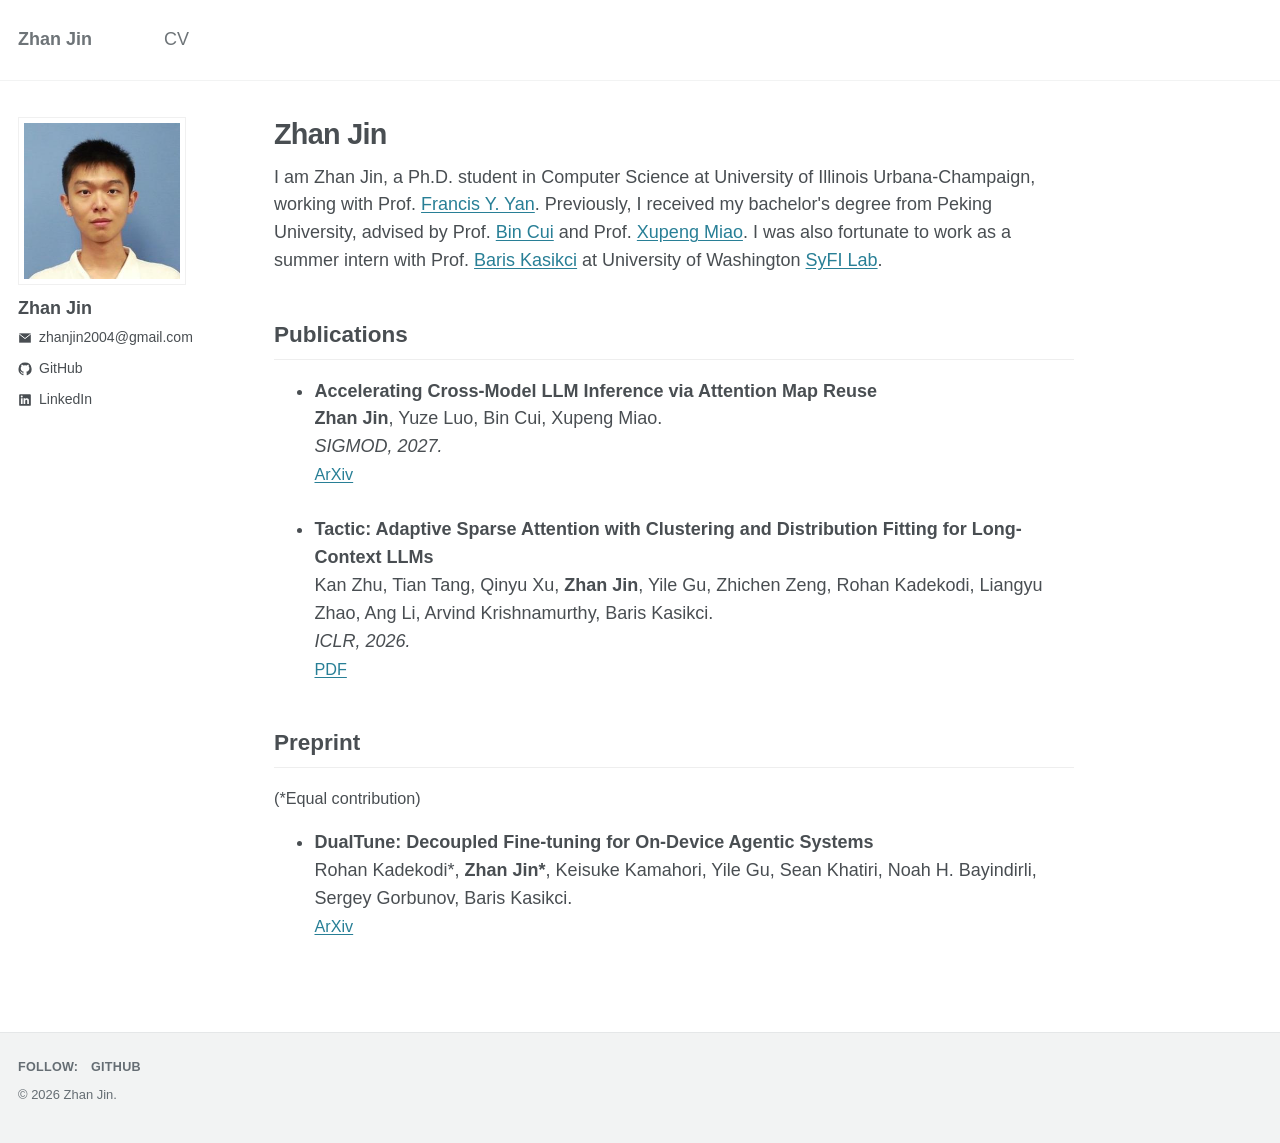
==== index.html @ e935c43b "add mapflow arxiv link" ====
<!doctype html>
<html lang="en">
<head>
  <meta charset="utf-8">
  <meta name="viewport" content="width=device-width, initial-scale=1">
  <meta name="description" content="Zhan Jin — personal homepage, research, and publications.">
  <title>Zhan Jin — Personal Homepage</title>
  <!-- <link rel="icon" href="assets/favicon.svg" type="image/svg+xml"> -->
  <link rel="stylesheet" href="assets/style.css">
</head>
<body>
  <a class="skip-link" href="#main">Skip to content</a>
  <header class="masthead">
    <nav class="navigation" aria-label="Main navigation">
      <a class="site-name" href="./">Zhan Jin</a>
      <a href="files/CV.pdf">CV</a>
    </nav>
  </header>
  <div class="layout">
    <aside class="profile" aria-label="Personal information">
      <!-- Profile photo; its original aspect ratio is preserved by the stylesheet. -->
      <img class="avatar" src="assets/photo.jpg" alt="Zhan Jin">
      <div class="profile-body">
        <h2>Zhan Jin</h2>
        <ul class="contact-list">
          <li><svg aria-hidden="true" viewBox="0 0 24 24"><path d="M2 4h20v16H2z"/><path d="m2 5 10 8L22 5" fill="none" stroke="white" stroke-width="1.7"/></svg><span>zhanjin2004@gmail.com</span></li>
          <li><svg aria-hidden="true" viewBox="0 0 24 24"><path d="M12 .8a11.2 11.2 0 0 0-3.5 21.8c.6.1.8-.2.8-.5v-2.2c-3.3.7-4-1.4-4-1.4-.5-1.3-1.3-1.7-1.3-1.7-1.1-.8.1-.8.1-.8 1.2.1 1.9 1.3 1.9 1.3 1.1 1.9 2.8 1.3 3.4 1 .1-.8.4-1.3.7-1.6-2.6-.3-5.4-1.3-5.4-5.8 0-1.3.5-2.3 1.2-3.1-.1-.3-.5-1.5.1-3.1 0 0 1-.3 3.2 1.2a11 11 0 0 1 5.8 0c2.2-1.5 3.2-1.2 3.2-1.2.6 1.6.2 2.8.1 3.1.8.8 1.2 1.8 1.2 3.1 0 4.5-2.8 5.5-5.4 5.8.4.4.8 1.1.8 2.2v3.2c0 .3.2.6.8.5A11.2 11.2 0 0 0 12 .8Z"/></svg><a href="https://github.com/JustinJin04">GitHub</a></li>
          <li><svg aria-hidden="true" viewBox="0 0 24 24"><path d="M20.45 2H3.55C2.69 2 2 2.68 2 3.52v16.96c0 .84.69 1.52 1.55 1.52h16.9c.86 0 1.55-.68 1.55-1.52V3.52c0-.84-.69-1.52-1.55-1.52ZM7.93 18.75H4.98V9.2h2.95v9.55ZM6.45 7.9a1.71 1.71 0 1 1 0-3.42 1.71 1.71 0 0 1 0 3.42Zm12.3 10.85H15.8V14.1c0-1.11-.02-2.54-1.55-2.54-1.55 0-1.79 1.21-1.79 2.46v4.73H9.51V9.2h2.83v1.31h.04c.39-.74 1.36-1.52 2.79-1.52 2.98 0 3.53 1.96 3.53 4.5v5.26Z"/></svg><a href="https://www.linkedin.com/in/zhan-jin-813545355/" target="_blank" rel="noopener">LinkedIn</a></li>
        </ul>
      </div>
    </aside>
    <main id="main" class="page-content">
      <h1>Zhan Jin</h1>
      <!-- Replace all bracketed text with your own information. -->
      <div class="introduction">
        <p>I am Zhan Jin, a Ph.D. student in Computer Science at University of Illinois Urbana-Champaign, working with Prof. <a href="https://fyy.cs.illinois.edu/" target="_blank" rel="noopener">Francis Y. Yan</a>. Previously, I received my bachelor's degree from Peking University, advised by Prof. <a href="https://cuibinpku.github.io/" target="_blank" rel="noopener">Bin Cui</a> and Prof. <a href="https://hsword.github.io/" target="_blank" rel="noopener">Xupeng Miao</a>. I was also fortunate to work as a summer intern with Prof. <a href="https://homes.cs.washington.edu/~baris/" target="_blank" rel="noopener">Baris Kasikci</a> at University of Washington <a href="https://syfi.cs.washington.edu/" target="_blank" rel="noopener">SyFI Lab</a>.</p>
      </div>
      <section aria-labelledby="publications">
        <h2 id="publications">Publications</h2>
        <!-- Replace resource labels with links only when the real files or URLs are available. -->
        <ul class="publication-list">
          <li><strong>Accelerating Cross-Model LLM Inference via Attention Map Reuse</strong><br><strong>Zhan Jin</strong>, Yuze Luo, Bin Cui, Xupeng Miao.<br><em>SIGMOD, 2027.</em><br><span class="resource-placeholder"><a href="https://arxiv.org/abs/2610.14688" target="_blank" rel="noopener">ArXiv</a></span></li>
          <li><strong>Tactic: Adaptive Sparse Attention with Clustering and Distribution Fitting for Long-Context LLMs</strong><br>Kan Zhu, Tian Tang, Qinyu Xu, <strong>Zhan Jin</strong>, Yile Gu, Zhichen Zeng, Rohan Kadekodi, Liangyu Zhao, Ang Li, Arvind Krishnamurthy, Baris Kasikci.<br><em>ICLR, 2026.</em><br><span class="resource-placeholder"><a href="https://openreview.net/pdf?id=tJod11fK1A" target="_blank" rel="noopener">PDF</a></span></li>
        </ul>
      </section>
      <section aria-labelledby="preprints">
        <h2 id="preprints">Preprint</h2>
        <p class="section-note">(*Equal contribution)</p>
        <ul class="publication-list">
          <li><strong>DualTune: Decoupled Fine-tuning for On-Device Agentic Systems</strong><br>Rohan Kadekodi*, <strong>Zhan Jin*</strong>, Keisuke Kamahori, Yile Gu, Sean Khatiri, Noah H. Bayindirli, Sergey Gorbunov, Baris Kasikci.<br><span class="resource-placeholder"><a href="https://arxiv.org/abs/2510.00229v1" target="_blank" rel="noopener">ArXiv</a></span></li>
        </ul>
      </section>
    </main>
  </div>
  <footer class="footer"><div class="footer-inner"><p class="footer-follow">FOLLOW: <a href="https://github.com/JustinJin04">GITHUB</a></p><p>© 2026 Zhan Jin. </p></div></footer>
</body>
</html>
---- assets/style.css ----
/* Academic homepage. Shared styling for the homepage and CV. */
:root { color-scheme: light; --text: #494e52; --muted: #656d73; --link: #287f96; --line: #eeeeee; --page-width: 1280px; }
* { box-sizing: border-box; }
html { font-size: 18px; scroll-behavior: smooth; scroll-padding-top: 1.5rem; }
body { margin: 0; background: #fff; color: var(--text); font-family: -apple-system, BlinkMacSystemFont, "Segoe UI", Arial, sans-serif; line-height: 1.55; overflow-wrap: break-word; }
a { color: var(--link); text-decoration: underline; text-underline-offset: 2px; }
a:hover { color: #17576a; }
a:focus-visible, button:focus-visible { outline: 3px solid #287f96; outline-offset: 5px; }
.skip-link { position: absolute; top: -100px; left: 1rem; z-index: 10; padding: .6rem 1rem; background: white; }
.skip-link:focus { top: .5rem; }
.masthead { border-bottom: 1px solid #f2f3f3; }
.navigation { display: flex; gap: 4rem; align-items: center; min-height: 80px; max-width: var(--page-width); margin: auto; padding: 1rem; }
.navigation a { color: #6e7478; text-decoration: none; }
.navigation a:hover { color: var(--text); }
.navigation .site-name { font-weight: 700; }
.layout { display: grid; grid-template-columns: 220px minmax(0, 800px); column-gap: 36px; max-width: var(--page-width); margin: 0 auto; padding: 36px 18px 64px; min-height: calc(100vh - 235px); }
.profile { font-size: .78rem; align-self: start; }
.avatar { display: block; width: 168px; height: auto; border: 1px solid #f0f0f0; padding: 5px; border-radius: 0; object-fit: contain; margin-bottom: 12px; }
.avatar-placeholder { aspect-ratio: 1; display: flex; align-items: center; justify-content: center; background: #edf1f3; background-clip: content-box; font-size: 2.7rem; font-weight: 500; letter-spacing: -.06em; color: #8a9ca7; user-select: none; }
.profile h2 { font-size: 1rem; margin: 0 0 7px; line-height: 1.3; }
.bio { margin: 0 0 20px; }
.contact-list { list-style: none; padding: 0; margin: 0; }
.contact-list li { display: flex; align-items: center; gap: 7px; margin-bottom: 9px; }
.contact-list svg { width: 14px; height: 14px; flex-shrink: 0; fill: currentColor; }
.contact-list a { color: var(--text); text-decoration: none; }
.contact-list a:hover { text-decoration: underline; }
.page-content { min-width: 0; }
h1 { font-size: 1.6rem; letter-spacing: -.025em; line-height: 1.2; margin: 0 0 12px; }
p { margin: 0 0 1.3rem; }
.page-content section { margin-top: 2.5rem; }
.page-content section h2 { font-size: 1.25rem; line-height: 1.35; margin: 0 0 1rem; padding-bottom: .45rem; border-bottom: 1px solid var(--line); }
.page-content ul { padding-left: 2.2rem; margin-top: 0; }
.news-list li { padding-left: .05rem; margin-bottom: .9rem; }
.section-note { font-size: .9rem; margin-bottom: 1rem; }
.publication-list li { padding-left: .05rem; margin-bottom: 1.5rem; }
.resource-placeholder { color: var(--muted); font-size: .9rem; }
.footer { background: #f2f3f3; border-top: 1px solid #e5e7e8; color: #656d73; font-size: .72rem; }
.footer-inner { max-width: var(--page-width); margin: auto; padding: 25px 18px 30px; }
.footer p { margin: 0 0 8px; }
.footer a { color: inherit; }
.footer-follow { font-size: .7rem; font-weight: 700; letter-spacing: .02em; }
.footer-follow a { margin-left: 9px; text-decoration: none; }
.cv-note { color: var(--muted); font-size: .9rem; }
.print-button { font: inherit; font-size: .85rem; color: var(--text); background: #f2f3f3; border: 1px solid #d7dce0; border-radius: 3px; padding: .45rem .8rem; cursor: pointer; }
.print-button:hover { background: #e5eaed; }
@media (max-width: 900px) {
  .layout { grid-template-columns: 180px minmax(0, 1fr); column-gap: 28px; }
  .avatar { width: 145px; height: auto; }
}
@media (max-width: 680px) {
  html { font-size: 16px; }
  .navigation { min-height: 65px; gap: 2.5rem; padding: 1rem 20px; }
  .layout { display: block; padding: 25px 20px 45px; }
  .profile { display: flex; align-items: center; gap: 20px; margin-bottom: 32px; font-size: .875rem; }
  .avatar { flex-shrink: 0; width: 96px; height: auto; margin: 0; }
  .avatar-placeholder { font-size: 2rem; }
  .profile-body { min-width: 0; }
  .bio { margin-bottom: 12px; }
  .contact-list li { margin-bottom: 5px; }
  h1 { font-size: 1.65rem; }
  .page-content section { margin-top: 2rem; }
  .page-content ul { padding-left: 1.4rem; }
  .footer-inner { padding: 24px 20px; }
}
@media (prefers-reduced-motion: reduce) { html { scroll-behavior: auto; } }
@media print {
  .masthead, .profile, .footer, .print-button, .skip-link { display: none; }
  .layout { display: block; max-width: none; padding: 0; }
  html { font-size: 11pt; }
  a { color: inherit; }
  .publication-list li { break-inside: avoid; }
}
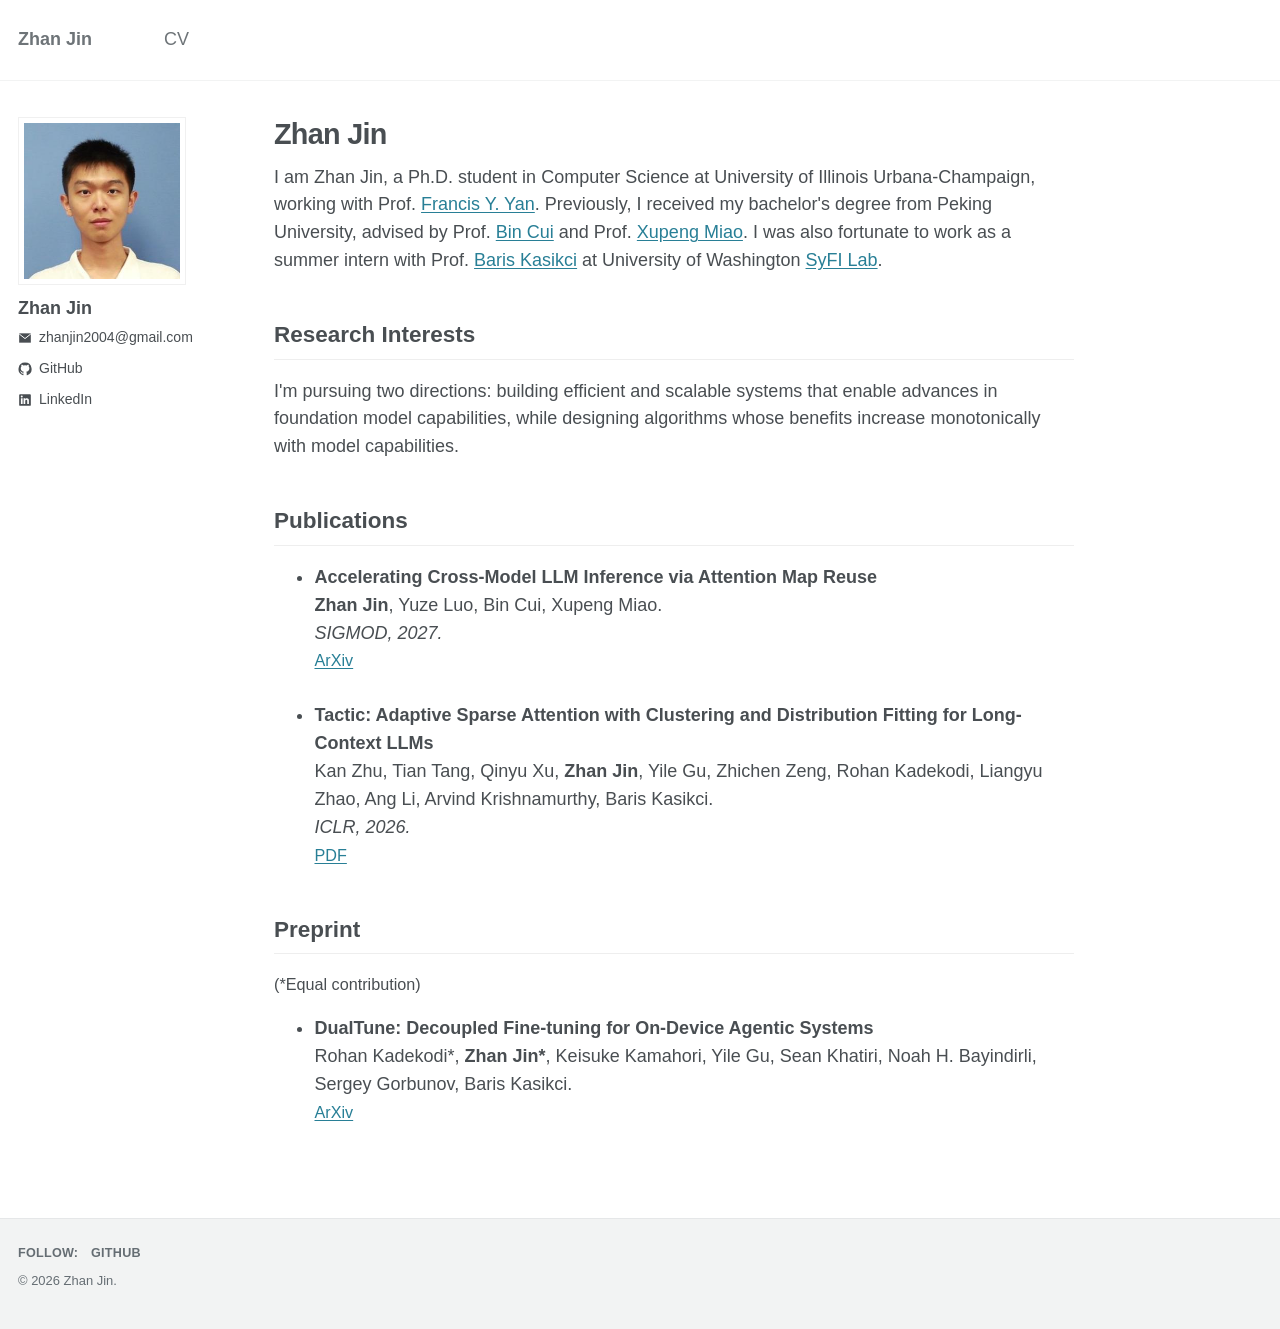
==== commit 3245301c: "add research interests" ====
--- a/index.html
+++ b/index.html
@@ -35,6 +35,10 @@
       <div class="introduction">
         <p>I am Zhan Jin, a Ph.D. student in Computer Science at University of Illinois Urbana-Champaign, working with Prof. <a href="https://fyy.cs.illinois.edu/" target="_blank" rel="noopener">Francis Y. Yan</a>. Previously, I received my bachelor's degree from Peking University, advised by Prof. <a href="https://cuibinpku.github.io/" target="_blank" rel="noopener">Bin Cui</a> and Prof. <a href="https://hsword.github.io/" target="_blank" rel="noopener">Xupeng Miao</a>. I was also fortunate to work as a summer intern with Prof. <a href="https://homes.cs.washington.edu/~baris/" target="_blank" rel="noopener">Baris Kasikci</a> at University of Washington <a href="https://syfi.cs.washington.edu/" target="_blank" rel="noopener">SyFI Lab</a>.</p>
       </div>
+      <section aria-labelledby="research-interests">
+        <h2 id="research-interests">Research Interests</h2>
+        <p>I'm pursuing two directions: building efficient and scalable systems that enable advances in foundation model capabilities, while designing algorithms whose benefits increase monotonically with model capabilities.</p>
+      </section>
       <section aria-labelledby="publications">
         <h2 id="publications">Publications</h2>
         <!-- Replace resource labels with links only when the real files or URLs are available. -->
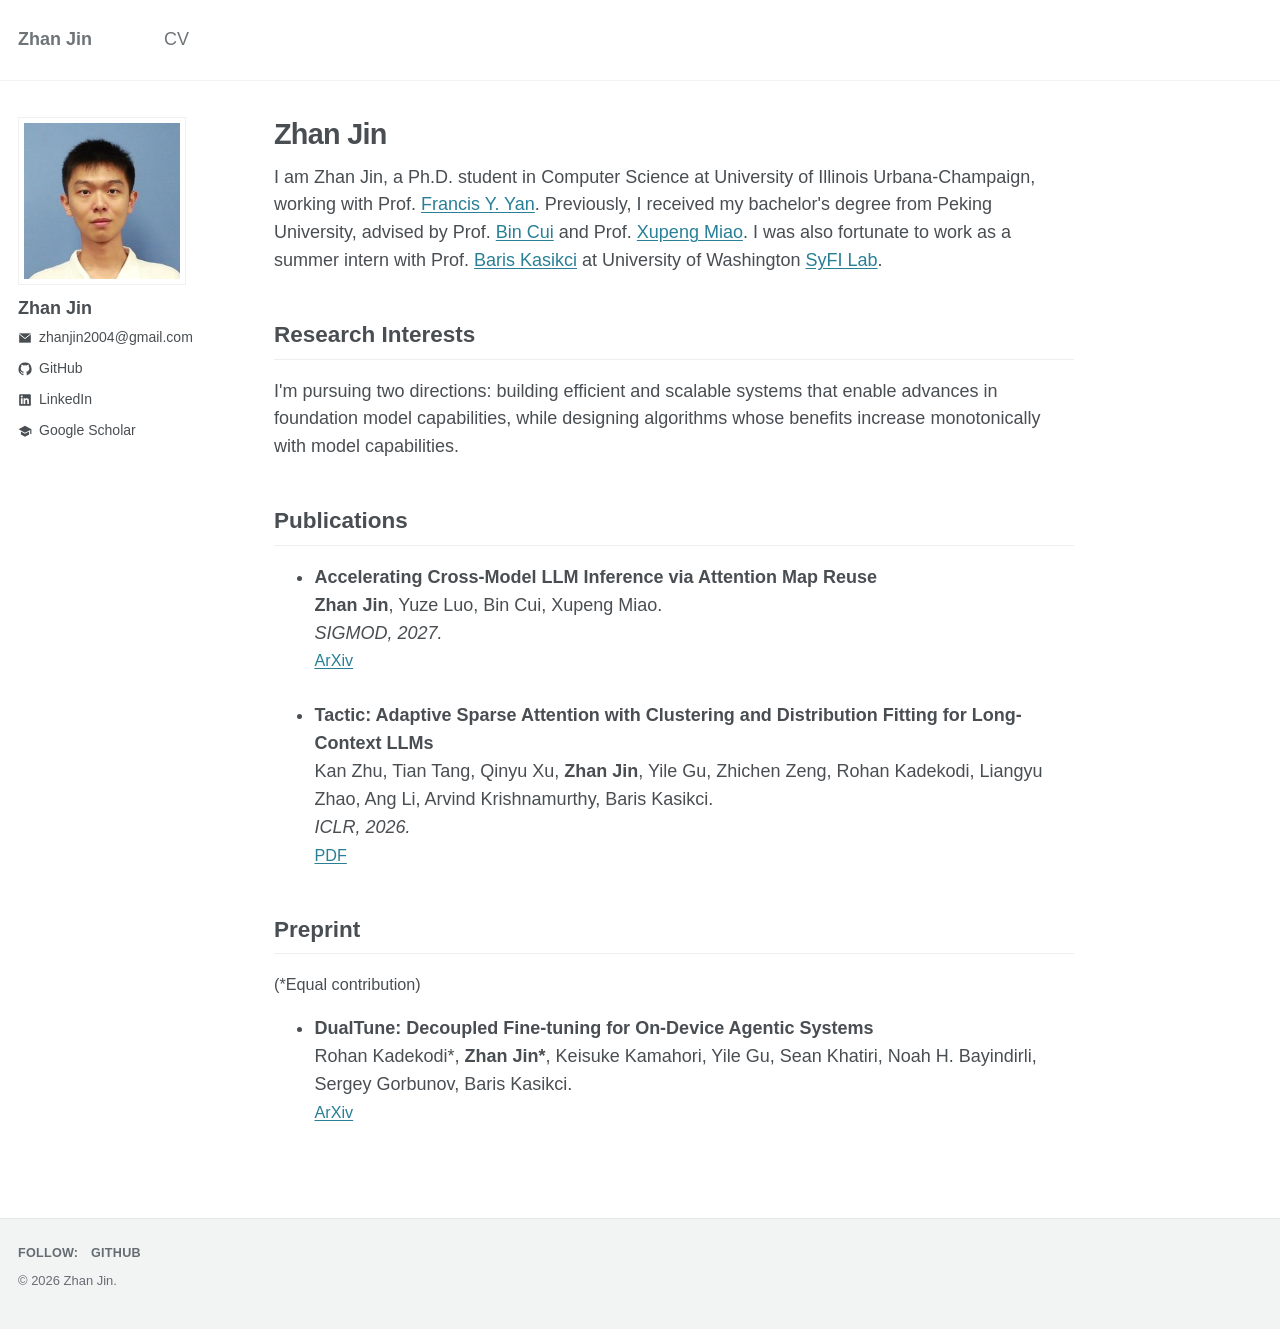
==== commit 75c32b7e: "add google scholar link" ====
--- a/index.html
+++ b/index.html
@@ -26,6 +26,7 @@
           <li><svg aria-hidden="true" viewBox="0 0 24 24"><path d="M2 4h20v16H2z"/><path d="m2 5 10 8L22 5" fill="none" stroke="white" stroke-width="1.7"/></svg><span>zhanjin2004@gmail.com</span></li>
           <li><svg aria-hidden="true" viewBox="0 0 24 24"><path d="M12 .8a11.2 11.2 0 0 0-3.5 21.8c.6.1.8-.2.8-.5v-2.2c-3.3.7-4-1.4-4-1.4-.5-1.3-1.3-1.7-1.3-1.7-1.1-.8.1-.8.1-.8 1.2.1 1.9 1.3 1.9 1.3 1.1 1.9 2.8 1.3 3.4 1 .1-.8.4-1.3.7-1.6-2.6-.3-5.4-1.3-5.4-5.8 0-1.3.5-2.3 1.2-3.1-.1-.3-.5-1.5.1-3.1 0 0 1-.3 3.2 1.2a11 11 0 0 1 5.8 0c2.2-1.5 3.2-1.2 3.2-1.2.6 1.6.2 2.8.1 3.1.8.8 1.2 1.8 1.2 3.1 0 4.5-2.8 5.5-5.4 5.8.4.4.8 1.1.8 2.2v3.2c0 .3.2.6.8.5A11.2 11.2 0 0 0 12 .8Z"/></svg><a href="https://github.com/JustinJin04">GitHub</a></li>
           <li><svg aria-hidden="true" viewBox="0 0 24 24"><path d="M20.45 2H3.55C2.69 2 2 2.68 2 3.52v16.96c0 .84.69 1.52 1.55 1.52h16.9c.86 0 1.55-.68 1.55-1.52V3.52c0-.84-.69-1.52-1.55-1.52ZM7.93 18.75H4.98V9.2h2.95v9.55ZM6.45 7.9a1.71 1.71 0 1 1 0-3.42 1.71 1.71 0 0 1 0 3.42Zm12.3 10.85H15.8V14.1c0-1.11-.02-2.54-1.55-2.54-1.55 0-1.79 1.21-1.79 2.46v4.73H9.51V9.2h2.83v1.31h.04c.39-.74 1.36-1.52 2.79-1.52 2.98 0 3.53 1.96 3.53 4.5v5.26Z"/></svg><a href="https://www.linkedin.com/in/zhan-jin-813545355/" target="_blank" rel="noopener">LinkedIn</a></li>
+          <li><svg aria-hidden="true" viewBox="0 0 24 24"><path d="M12 3 1 9l11 6 9-4.91V17h2V9L12 3ZM5 13v5l7 4 7-4v-5l-7 3.82L5 13Z"/></svg><a href="https://scholar.google.com/citations?hl=en&amp;user=UAYtWCoAAAAJ" target="_blank" rel="noopener">Google Scholar</a></li>
         </ul>
       </div>
     </aside>
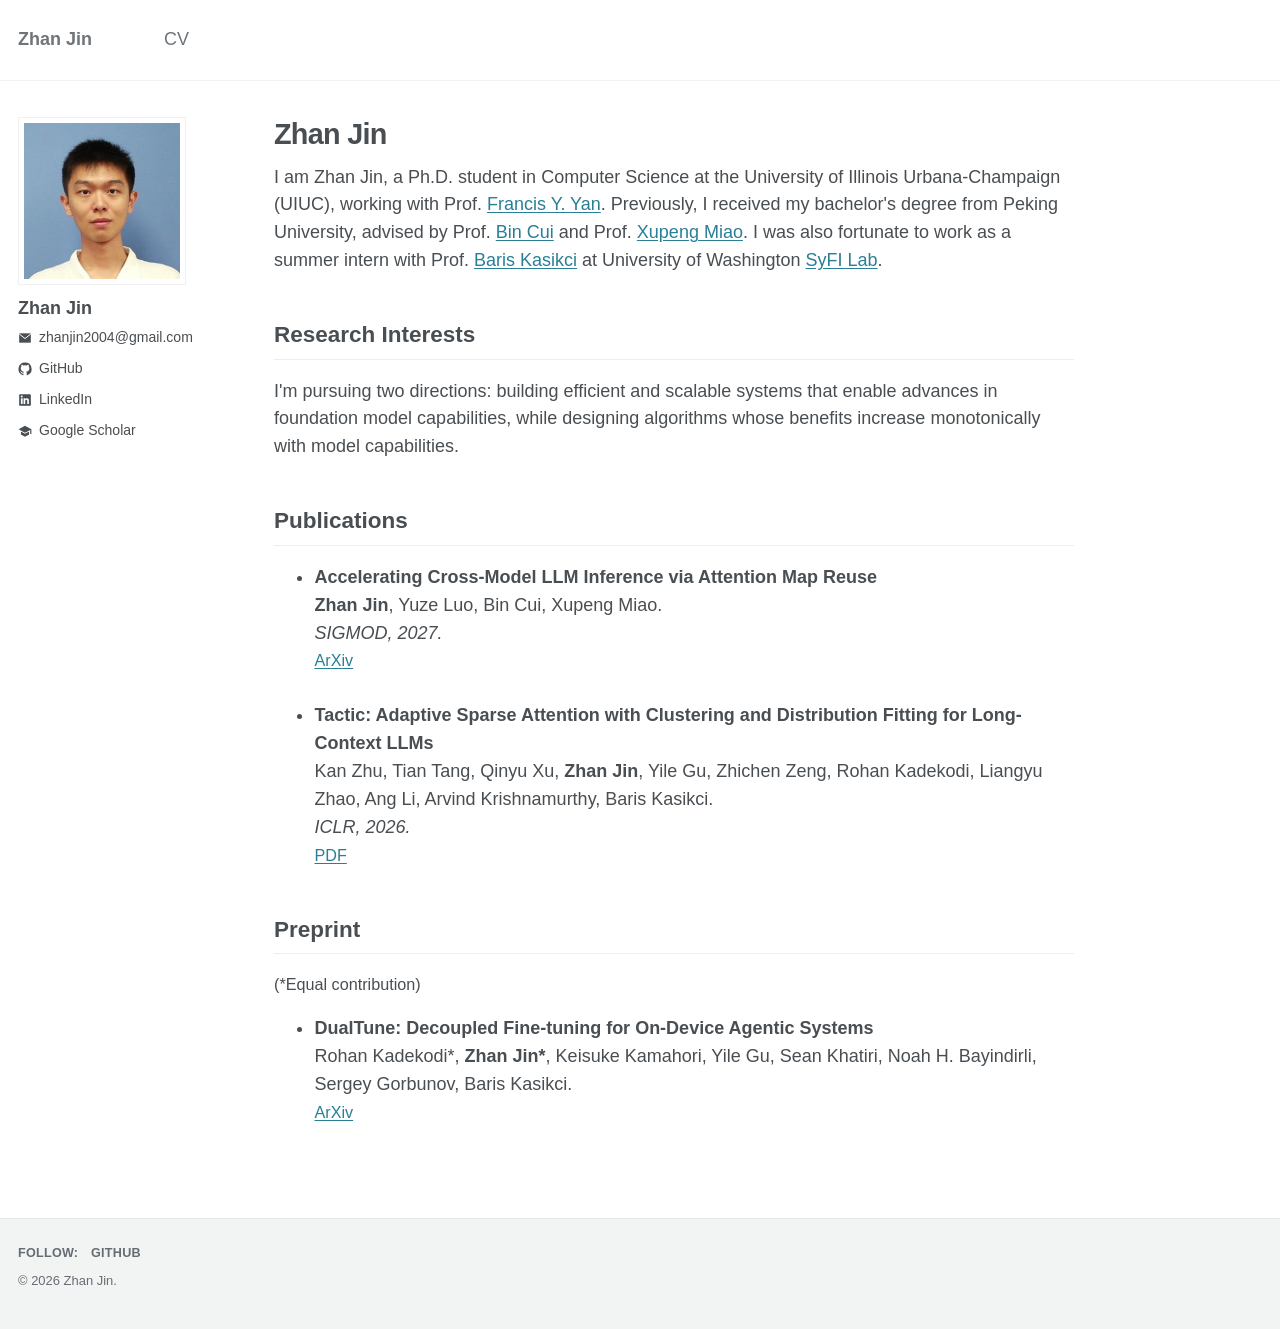
==== commit 68e85609: "Improve homepage search metadata and add Google verification" ====
--- a/index.html
+++ b/index.html
@@ -3,8 +3,8 @@
 <head>
   <meta charset="utf-8">
   <meta name="viewport" content="width=device-width, initial-scale=1">
-  <meta name="description" content="Zhan Jin — personal homepage, research, and publications.">
-  <title>Zhan Jin — Personal Homepage</title>
+  <meta name="description" content="Zhan Jin is a Computer Science Ph.D. student at the University of Illinois Urbana-Champaign (UIUC), researching efficient and scalable systems for foundation models.">
+  <title>Zhan Jin | Computer Science Ph.D. Student at UIUC</title>
   <!-- <link rel="icon" href="assets/favicon.svg" type="image/svg+xml"> -->
   <link rel="stylesheet" href="assets/style.css">
 </head>
@@ -34,7 +34,7 @@
       <h1>Zhan Jin</h1>
       <!-- Replace all bracketed text with your own information. -->
       <div class="introduction">
-        <p>I am Zhan Jin, a Ph.D. student in Computer Science at University of Illinois Urbana-Champaign, working with Prof. <a href="https://fyy.cs.illinois.edu/" target="_blank" rel="noopener">Francis Y. Yan</a>. Previously, I received my bachelor's degree from Peking University, advised by Prof. <a href="https://cuibinpku.github.io/" target="_blank" rel="noopener">Bin Cui</a> and Prof. <a href="https://hsword.github.io/" target="_blank" rel="noopener">Xupeng Miao</a>. I was also fortunate to work as a summer intern with Prof. <a href="https://homes.cs.washington.edu/~baris/" target="_blank" rel="noopener">Baris Kasikci</a> at University of Washington <a href="https://syfi.cs.washington.edu/" target="_blank" rel="noopener">SyFI Lab</a>.</p>
+        <p>I am Zhan Jin, a Ph.D. student in Computer Science at the University of Illinois Urbana-Champaign (UIUC), working with Prof. <a href="https://fyy.cs.illinois.edu/" target="_blank" rel="noopener">Francis Y. Yan</a>. Previously, I received my bachelor's degree from Peking University, advised by Prof. <a href="https://cuibinpku.github.io/" target="_blank" rel="noopener">Bin Cui</a> and Prof. <a href="https://hsword.github.io/" target="_blank" rel="noopener">Xupeng Miao</a>. I was also fortunate to work as a summer intern with Prof. <a href="https://homes.cs.washington.edu/~baris/" target="_blank" rel="noopener">Baris Kasikci</a> at University of Washington <a href="https://syfi.cs.washington.edu/" target="_blank" rel="noopener">SyFI Lab</a>.</p>
       </div>
       <section aria-labelledby="research-interests">
         <h2 id="research-interests">Research Interests</h2>
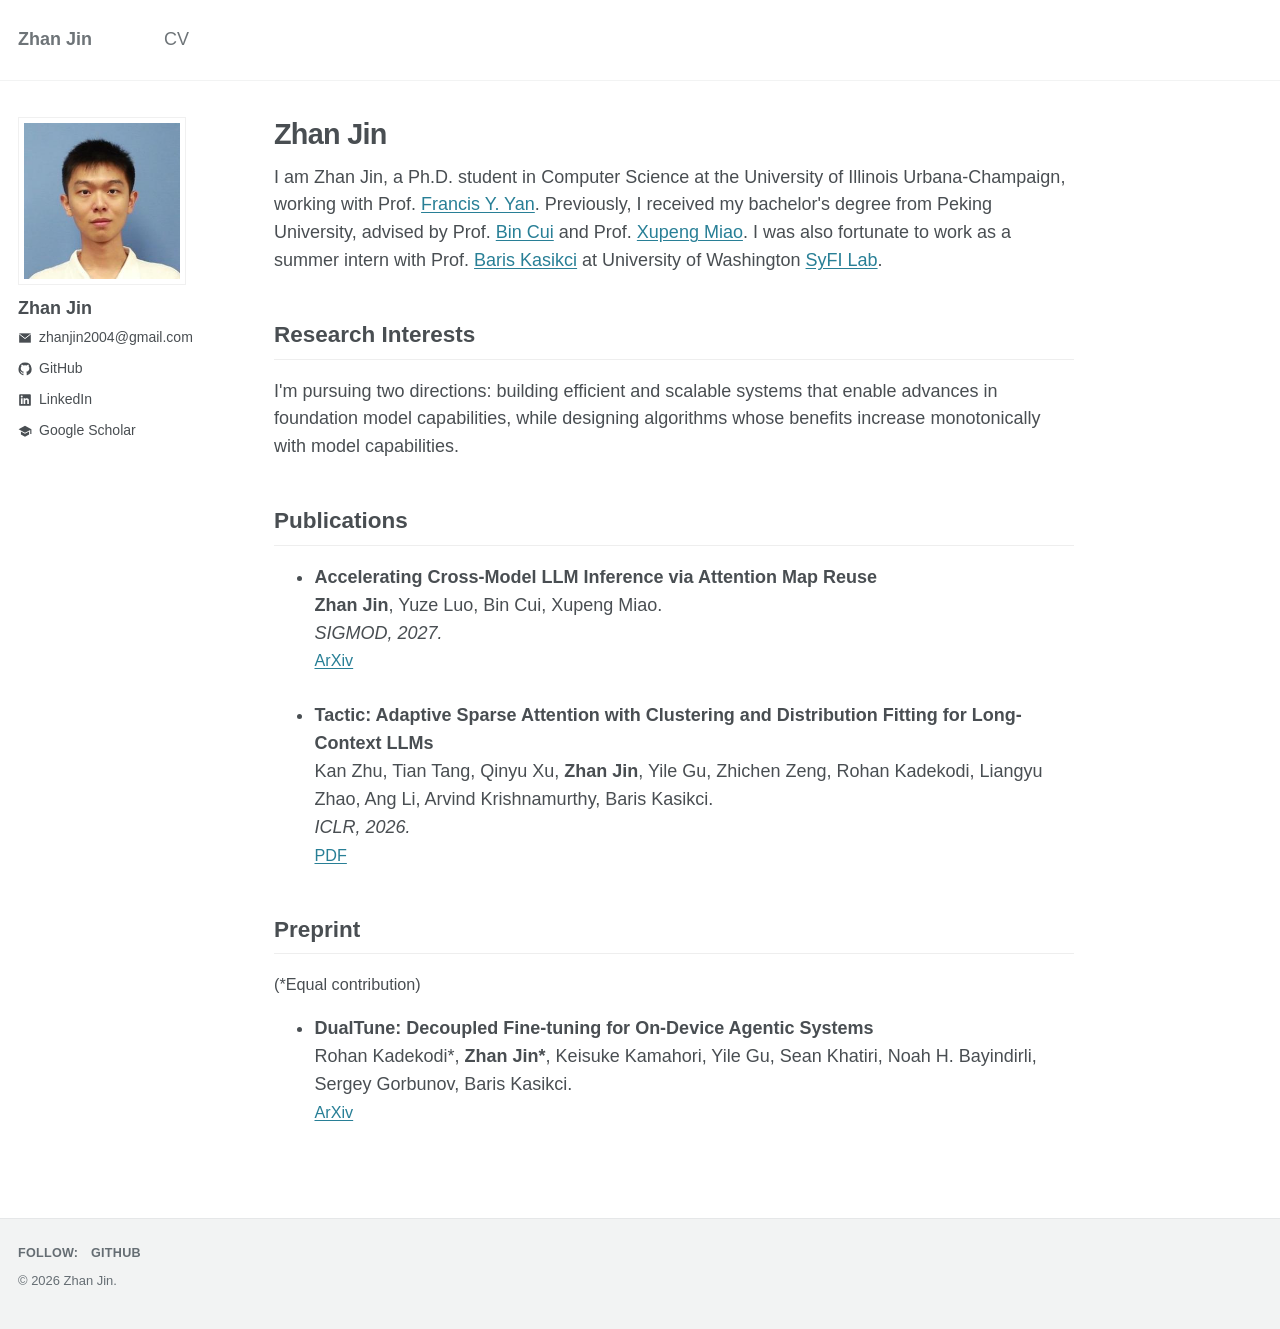
==== commit d6f85a5f: "remove uiuc in main context" ====
--- a/index.html
+++ b/index.html
@@ -34,7 +34,7 @@
       <h1>Zhan Jin</h1>
       <!-- Replace all bracketed text with your own information. -->
       <div class="introduction">
-        <p>I am Zhan Jin, a Ph.D. student in Computer Science at the University of Illinois Urbana-Champaign (UIUC), working with Prof. <a href="https://fyy.cs.illinois.edu/" target="_blank" rel="noopener">Francis Y. Yan</a>. Previously, I received my bachelor's degree from Peking University, advised by Prof. <a href="https://cuibinpku.github.io/" target="_blank" rel="noopener">Bin Cui</a> and Prof. <a href="https://hsword.github.io/" target="_blank" rel="noopener">Xupeng Miao</a>. I was also fortunate to work as a summer intern with Prof. <a href="https://homes.cs.washington.edu/~baris/" target="_blank" rel="noopener">Baris Kasikci</a> at University of Washington <a href="https://syfi.cs.washington.edu/" target="_blank" rel="noopener">SyFI Lab</a>.</p>
+        <p>I am Zhan Jin, a Ph.D. student in Computer Science at the University of Illinois Urbana-Champaign, working with Prof. <a href="https://fyy.cs.illinois.edu/" target="_blank" rel="noopener">Francis Y. Yan</a>. Previously, I received my bachelor's degree from Peking University, advised by Prof. <a href="https://cuibinpku.github.io/" target="_blank" rel="noopener">Bin Cui</a> and Prof. <a href="https://hsword.github.io/" target="_blank" rel="noopener">Xupeng Miao</a>. I was also fortunate to work as a summer intern with Prof. <a href="https://homes.cs.washington.edu/~baris/" target="_blank" rel="noopener">Baris Kasikci</a> at University of Washington <a href="https://syfi.cs.washington.edu/" target="_blank" rel="noopener">SyFI Lab</a>.</p>
       </div>
       <section aria-labelledby="research-interests">
         <h2 id="research-interests">Research Interests</h2>
